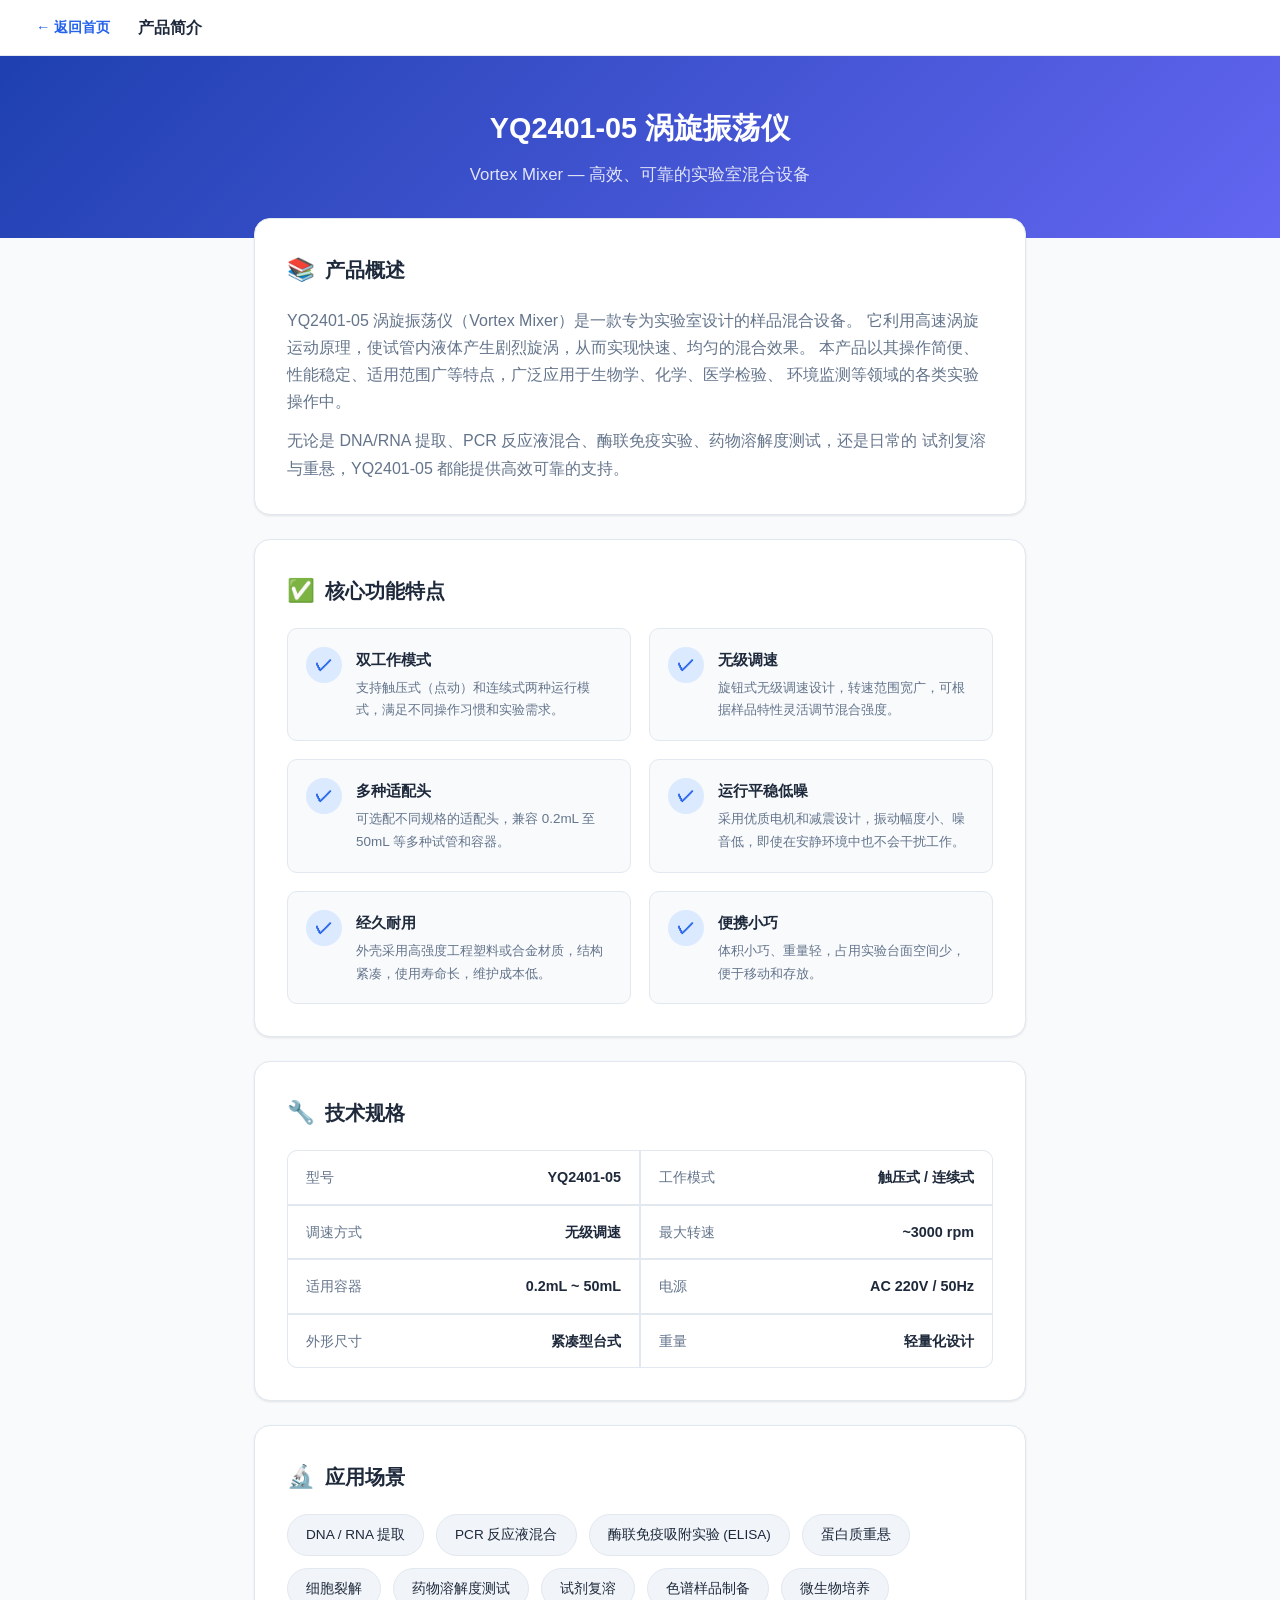
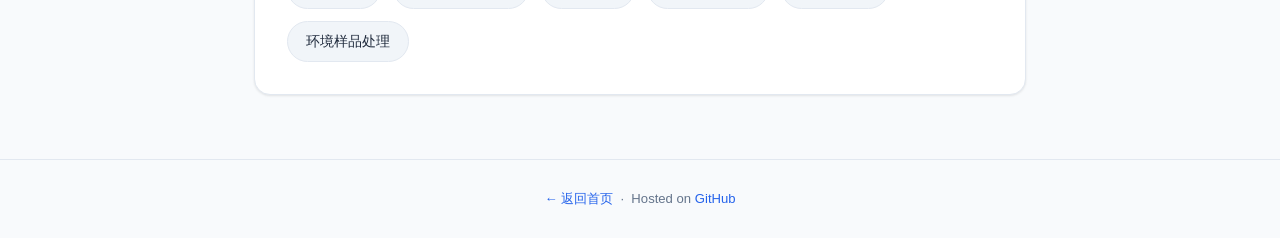
==== intro.html @ 2e41e659 "Add 3-page website: homepage, manuals viewer, product intro" ====
<!DOCTYPE html>
<html lang="zh-CN">
<head>
<meta charset="UTF-8">
<meta name="viewport" content="width=device-width, initial-scale=1.0">
<title>产品简介 | YQ2401-05 涡旋振荡仪</title>
<style>
  :root {
    --primary: #2563eb;
    --primary-dark: #1d4ed8;
    --accent: #7c3aed;
    --bg: #f8fafc;
    --card: #ffffff;
    --text: #1e293b;
    --text-light: #64748b;
    --border: #e2e8f0;
    --shadow: 0 1px 3px rgba(0,0,0,0.06), 0 1px 2px rgba(0,0,0,0.04);
    --radius: 16px;
    --radius-sm: 10px;
  }

  * { margin: 0; padding: 0; box-sizing: border-box; }

  body {
    font-family: -apple-system, BlinkMacSystemFont, 'Segoe UI', 'PingFang SC', 'Microsoft YaHei', sans-serif;
    background: var(--bg);
    color: var(--text);
    line-height: 1.7;
    min-height: 100vh;
    display: flex;
    flex-direction: column;
  }

  .topbar {
    background: white;
    padding: 0 24px;
    height: 56px;
    display: flex;
    align-items: center;
    border-bottom: 1px solid var(--border);
    position: sticky;
    top: 0;
    z-index: 10;
    gap: 16px;
  }
  .back-link {
    display: inline-flex;
    align-items: center;
    gap: 6px;
    color: var(--primary);
    text-decoration: none;
    font-size: 0.9rem;
    font-weight: 600;
    padding: 6px 12px;
    border-radius: 8px;
    transition: background 0.2s;
  }
  .back-link:hover { background: #eff6ff; }
  .topbar .title {
    font-weight: 700;
    font-size: 1rem;
    color: var(--text);
  }

  .hero-sm {
    background: linear-gradient(135deg, #1e40af 0%, #6366f1 100%);
    color: white;
    padding: 48px 24px;
    text-align: center;
  }
  .hero-sm h1 { font-size: 1.8rem; font-weight: 800; margin-bottom: 8px; }
  .hero-sm p { opacity: 0.85; font-size: 1.05rem; }

  .container {
    max-width: 820px;
    margin: -20px auto 0;
    padding: 0 24px 40px;
    position: relative;
    z-index: 2;
    flex: 1;
  }

  .section {
    background: var(--card);
    border-radius: var(--radius);
    padding: 32px;
    margin-bottom: 24px;
    box-shadow: var(--shadow);
    border: 1px solid var(--border);
  }
  .section h2 {
    font-size: 1.25rem;
    font-weight: 700;
    margin-bottom: 18px;
    display: flex;
    align-items: center;
    gap: 10px;
  }
  .section h2 .ico { font-size: 1.4rem; }

  .features {
    display: grid;
    grid-template-columns: 1fr 1fr;
    gap: 18px;
  }
  @media (max-width: 600px) { .features { grid-template-columns: 1fr; } }

  .feature {
    display: flex;
    align-items: flex-start;
    gap: 14px;
    padding: 18px;
    background: #f8fafc;
    border-radius: var(--radius-sm);
    border: 1px solid var(--border);
    transition: background 0.2s;
  }
  .feature:hover { background: #f1f5f9; }
  .feature-check {
    flex-shrink: 0;
    width: 36px;
    height: 36px;
    border-radius: 50%;
    background: #dbeafe;
    color: var(--primary);
    display: flex;
    align-items: center;
    justify-content: center;
    font-size: 1.1rem;
    font-weight: 700;
  }
  .feature-text h4 { font-size: 0.95rem; font-weight: 600; margin-bottom: 4px; }
  .feature-text p { font-size: 0.84rem; color: var(--text-light); }

  .specs {
    display: grid;
    grid-template-columns: 1fr 1fr;
    gap: 2px;
    background: var(--border);
    border-radius: var(--radius-sm);
    overflow: hidden;
    border: 1px solid var(--border);
  }
  @media (max-width: 500px) { .specs { grid-template-columns: 1fr; } }
  .spec-item {
    background: white;
    padding: 14px 18px;
    display: flex;
    justify-content: space-between;
    align-items: center;
    gap: 12px;
  }
  .spec-item .label { font-size: 0.85rem; color: var(--text-light); white-space: nowrap; }
  .spec-item .value { font-size: 0.9rem; font-weight: 600; text-align: right; }

  .scenarios {
    display: flex;
    flex-wrap: wrap;
    gap: 12px;
  }
  .tag {
    display: inline-block;
    padding: 8px 18px;
    border-radius: 50px;
    font-size: 0.85rem;
    font-weight: 500;
    background: #f1f5f9;
    color: var(--text);
    border: 1px solid var(--border);
    transition: all 0.2s;
  }
  .tag:hover {
    background: #e0e7ff;
    border-color: #a5b4fc;
    color: #4338ca;
  }

  footer {
    text-align: center;
    padding: 28px 24px;
    color: var(--text-light);
    font-size: 0.82rem;
    border-top: 1px solid var(--border);
  }
  footer a { color: var(--primary); text-decoration: none; font-weight: 500; }
</style>
</head>
<body>

<div class="topbar">
  <a class="back-link" href="./index.html">&#8592; 返回首页</a>
  <span class="title">产品简介</span>
</div>

<div class="hero-sm">
  <h1>YQ2401-05 涡旋振荡仪</h1>
  <p>Vortex Mixer &mdash; 高效、可靠的实验室混合设备</p>
</div>

<div class="container">

  <div class="section">
    <h2><span class="ico">&#128218;</span> 产品概述</h2>
    <p style="color:var(--text-light);">
      YQ2401-05 涡旋振荡仪（Vortex Mixer）是一款专为实验室设计的样品混合设备。
      它利用高速涡旋运动原理，使试管内液体产生剧烈旋涡，从而实现快速、均匀的混合效果。
      本产品以其操作简便、性能稳定、适用范围广等特点，广泛应用于生物学、化学、医学检验、
      环境监测等领域的各类实验操作中。
    </p>
    <p style="color:var(--text-light);margin-top:12px;">
      无论是 DNA/RNA 提取、PCR 反应液混合、酶联免疫实验、药物溶解度测试，还是日常的
      试剂复溶与重悬，YQ2401-05 都能提供高效可靠的支持。
    </p>
  </div>

  <div class="section">
    <h2><span class="ico">&#9989;</span> 核心功能特点</h2>
    <div class="features">
      <div class="feature">
        <div class="feature-check">&#10003;</div>
        <div class="feature-text">
          <h4>双工作模式</h4>
          <p>支持触压式（点动）和连续式两种运行模式，满足不同操作习惯和实验需求。</p>
        </div>
      </div>
      <div class="feature">
        <div class="feature-check">&#10003;</div>
        <div class="feature-text">
          <h4>无级调速</h4>
          <p>旋钮式无级调速设计，转速范围宽广，可根据样品特性灵活调节混合强度。</p>
        </div>
      </div>
      <div class="feature">
        <div class="feature-check">&#10003;</div>
        <div class="feature-text">
          <h4>多种适配头</h4>
          <p>可选配不同规格的适配头，兼容 0.2mL 至 50mL 等多种试管和容器。</p>
        </div>
      </div>
      <div class="feature">
        <div class="feature-check">&#10003;</div>
        <div class="feature-text">
          <h4>运行平稳低噪</h4>
          <p>采用优质电机和减震设计，振动幅度小、噪音低，即使在安静环境中也不会干扰工作。</p>
        </div>
      </div>
      <div class="feature">
        <div class="feature-check">&#10003;</div>
        <div class="feature-text">
          <h4>经久耐用</h4>
          <p>外壳采用高强度工程塑料或合金材质，结构紧凑，使用寿命长，维护成本低。</p>
        </div>
      </div>
      <div class="feature">
        <div class="feature-check">&#10003;</div>
        <div class="feature-text">
          <h4>便携小巧</h4>
          <p>体积小巧、重量轻，占用实验台面空间少，便于移动和存放。</p>
        </div>
      </div>
    </div>
  </div>

  <div class="section">
    <h2><span class="ico">&#128295;</span> 技术规格</h2>
    <div class="specs">
      <div class="spec-item"><span class="label">型号</span><span class="value">YQ2401-05</span></div>
      <div class="spec-item"><span class="label">工作模式</span><span class="value">触压式 / 连续式</span></div>
      <div class="spec-item"><span class="label">调速方式</span><span class="value">无级调速</span></div>
      <div class="spec-item"><span class="label">最大转速</span><span class="value">~3000 rpm</span></div>
      <div class="spec-item"><span class="label">适用容器</span><span class="value">0.2mL ~ 50mL</span></div>
      <div class="spec-item"><span class="label">电源</span><span class="value">AC 220V / 50Hz</span></div>
      <div class="spec-item"><span class="label">外形尺寸</span><span class="value">紧凑型台式</span></div>
      <div class="spec-item"><span class="label">重量</span><span class="value">轻量化设计</span></div>
    </div>
  </div>

  <div class="section">
    <h2><span class="ico">&#128300;</span> 应用场景</h2>
    <div class="scenarios">
      <span class="tag">DNA / RNA 提取</span>
      <span class="tag">PCR 反应液混合</span>
      <span class="tag">酶联免疫吸附实验 (ELISA)</span>
      <span class="tag">蛋白质重悬</span>
      <span class="tag">细胞裂解</span>
      <span class="tag">药物溶解度测试</span>
      <span class="tag">试剂复溶</span>
      <span class="tag">色谱样品制备</span>
      <span class="tag">微生物培养</span>
      <span class="tag">环境样品处理</span>
    </div>
  </div>

</div>

<footer>
  <a href="./index.html">&#8592; 返回首页</a> &nbsp;&middot;&nbsp;
  Hosted on <a href="https://github.com/jingjingblackpink/Vortex_Mixer_Manual">GitHub</a>
</footer>

</body>
</html>
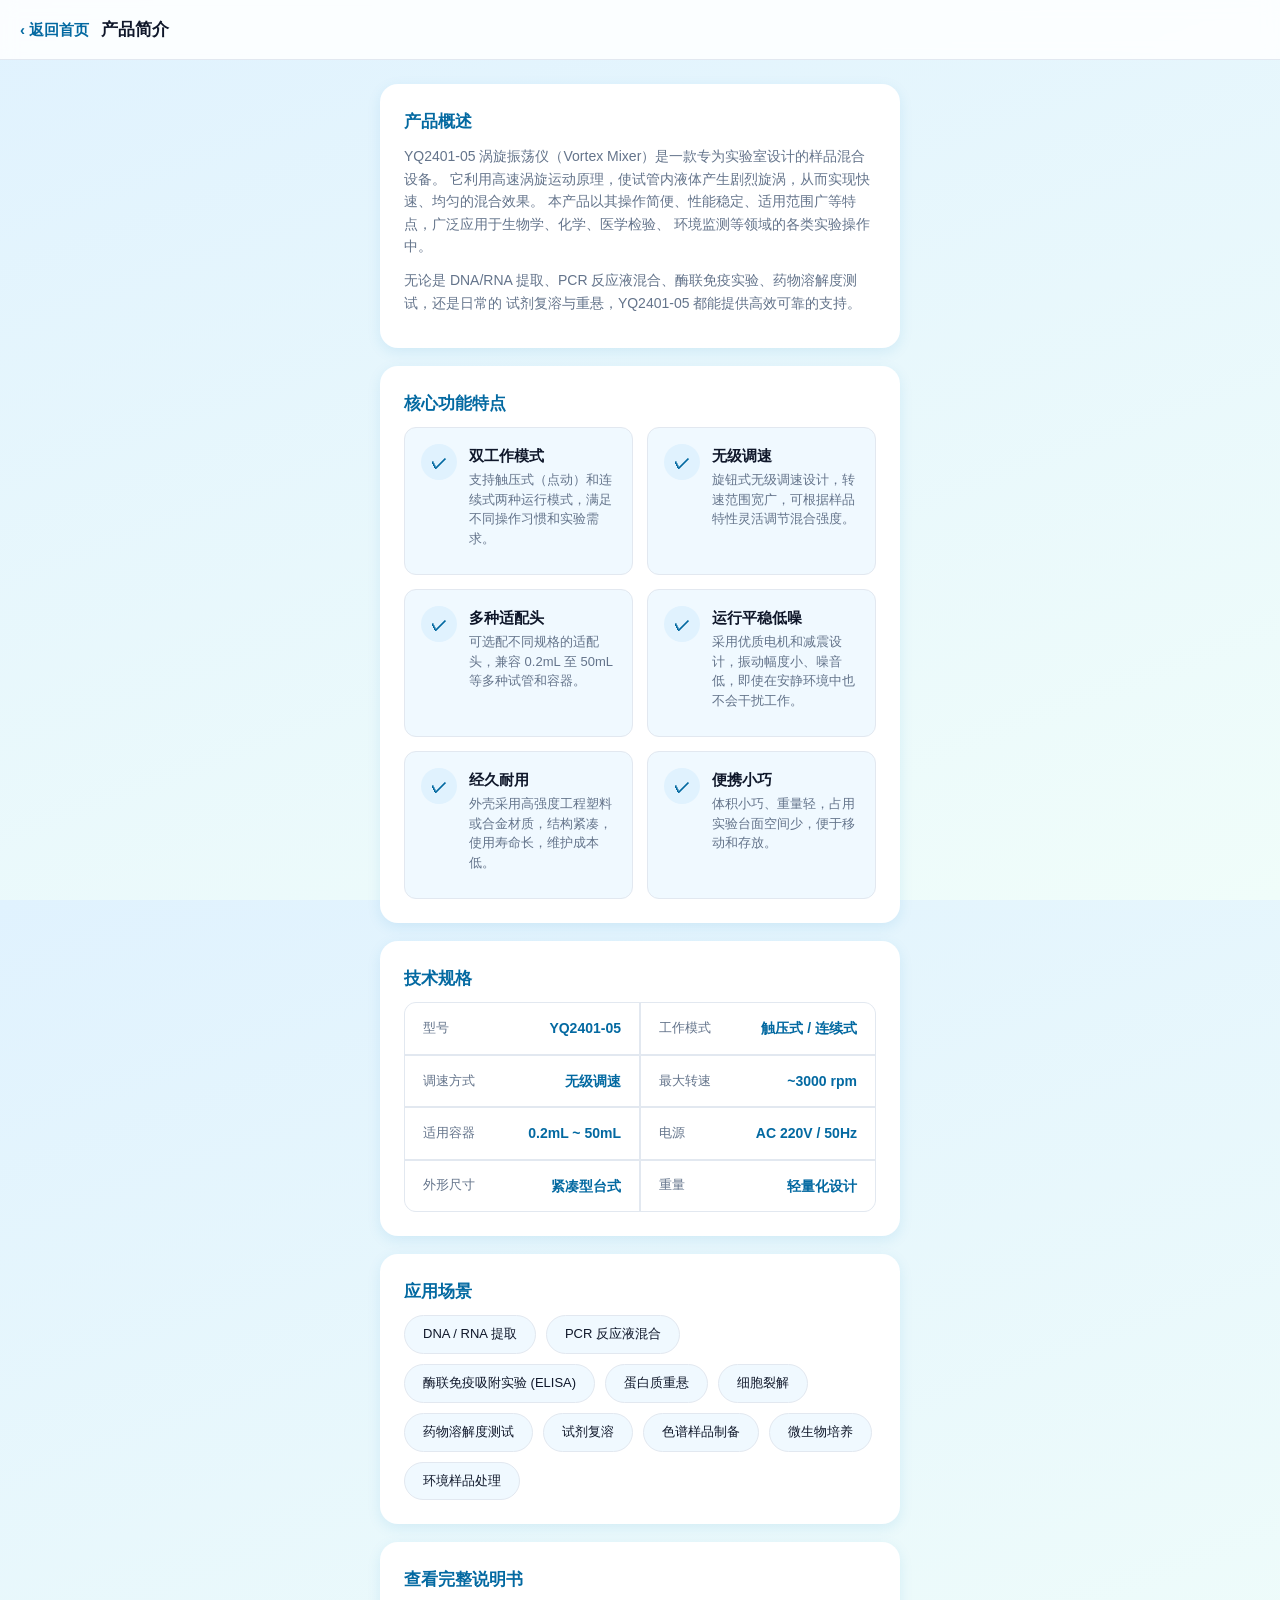
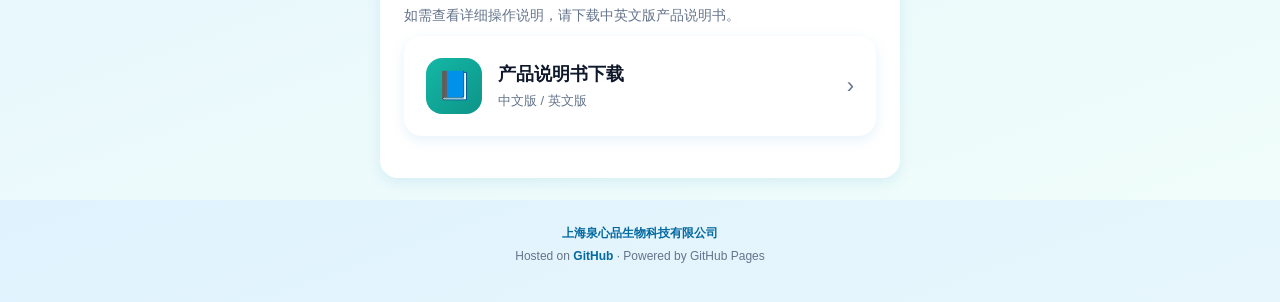
==== commit ef52020c: "Redesign site with card-style UI (sky-blue/teal theme, shared style.css); QR code unchanged" ====
--- a/intro.html
+++ b/intro.html
@@ -2,301 +2,119 @@
 <html lang="zh-CN">
 <head>
 <meta charset="UTF-8">
-<meta name="viewport" content="width=device-width, initial-scale=1.0">
+<meta name="viewport" content="width=device-width,initial-scale=1,maximum-scale=1,user-scalable=no">
 <title>产品简介 | YQ2401-05 涡旋振荡仪</title>
-<style>
-  :root {
-    --primary: #2563eb;
-    --primary-dark: #1d4ed8;
-    --accent: #7c3aed;
-    --bg: #f8fafc;
-    --card: #ffffff;
-    --text: #1e293b;
-    --text-light: #64748b;
-    --border: #e2e8f0;
-    --shadow: 0 1px 3px rgba(0,0,0,0.06), 0 1px 2px rgba(0,0,0,0.04);
-    --radius: 16px;
-    --radius-sm: 10px;
-  }
-
-  * { margin: 0; padding: 0; box-sizing: border-box; }
-
-  body {
-    font-family: -apple-system, BlinkMacSystemFont, 'Segoe UI', 'PingFang SC', 'Microsoft YaHei', sans-serif;
-    background: var(--bg);
-    color: var(--text);
-    line-height: 1.7;
-    min-height: 100vh;
-    display: flex;
-    flex-direction: column;
-  }
-
-  .topbar {
-    background: white;
-    padding: 0 24px;
-    height: 56px;
-    display: flex;
-    align-items: center;
-    border-bottom: 1px solid var(--border);
-    position: sticky;
-    top: 0;
-    z-index: 10;
-    gap: 16px;
-  }
-  .back-link {
-    display: inline-flex;
-    align-items: center;
-    gap: 6px;
-    color: var(--primary);
-    text-decoration: none;
-    font-size: 0.9rem;
-    font-weight: 600;
-    padding: 6px 12px;
-    border-radius: 8px;
-    transition: background 0.2s;
-  }
-  .back-link:hover { background: #eff6ff; }
-  .topbar .title {
-    font-weight: 700;
-    font-size: 1rem;
-    color: var(--text);
-  }
-
-  .hero-sm {
-    background: linear-gradient(135deg, #1e40af 0%, #6366f1 100%);
-    color: white;
-    padding: 48px 24px;
-    text-align: center;
-  }
-  .hero-sm h1 { font-size: 1.8rem; font-weight: 800; margin-bottom: 8px; }
-  .hero-sm p { opacity: 0.85; font-size: 1.05rem; }
-
-  .container {
-    max-width: 820px;
-    margin: -20px auto 0;
-    padding: 0 24px 40px;
-    position: relative;
-    z-index: 2;
-    flex: 1;
-  }
-
-  .section {
-    background: var(--card);
-    border-radius: var(--radius);
-    padding: 32px;
-    margin-bottom: 24px;
-    box-shadow: var(--shadow);
-    border: 1px solid var(--border);
-  }
-  .section h2 {
-    font-size: 1.25rem;
-    font-weight: 700;
-    margin-bottom: 18px;
-    display: flex;
-    align-items: center;
-    gap: 10px;
-  }
-  .section h2 .ico { font-size: 1.4rem; }
-
-  .features {
-    display: grid;
-    grid-template-columns: 1fr 1fr;
-    gap: 18px;
-  }
-  @media (max-width: 600px) { .features { grid-template-columns: 1fr; } }
-
-  .feature {
-    display: flex;
-    align-items: flex-start;
-    gap: 14px;
-    padding: 18px;
-    background: #f8fafc;
-    border-radius: var(--radius-sm);
-    border: 1px solid var(--border);
-    transition: background 0.2s;
-  }
-  .feature:hover { background: #f1f5f9; }
-  .feature-check {
-    flex-shrink: 0;
-    width: 36px;
-    height: 36px;
-    border-radius: 50%;
-    background: #dbeafe;
-    color: var(--primary);
-    display: flex;
-    align-items: center;
-    justify-content: center;
-    font-size: 1.1rem;
-    font-weight: 700;
-  }
-  .feature-text h4 { font-size: 0.95rem; font-weight: 600; margin-bottom: 4px; }
-  .feature-text p { font-size: 0.84rem; color: var(--text-light); }
-
-  .specs {
-    display: grid;
-    grid-template-columns: 1fr 1fr;
-    gap: 2px;
-    background: var(--border);
-    border-radius: var(--radius-sm);
-    overflow: hidden;
-    border: 1px solid var(--border);
-  }
-  @media (max-width: 500px) { .specs { grid-template-columns: 1fr; } }
-  .spec-item {
-    background: white;
-    padding: 14px 18px;
-    display: flex;
-    justify-content: space-between;
-    align-items: center;
-    gap: 12px;
-  }
-  .spec-item .label { font-size: 0.85rem; color: var(--text-light); white-space: nowrap; }
-  .spec-item .value { font-size: 0.9rem; font-weight: 600; text-align: right; }
-
-  .scenarios {
-    display: flex;
-    flex-wrap: wrap;
-    gap: 12px;
-  }
-  .tag {
-    display: inline-block;
-    padding: 8px 18px;
-    border-radius: 50px;
-    font-size: 0.85rem;
-    font-weight: 500;
-    background: #f1f5f9;
-    color: var(--text);
-    border: 1px solid var(--border);
-    transition: all 0.2s;
-  }
-  .tag:hover {
-    background: #e0e7ff;
-    border-color: #a5b4fc;
-    color: #4338ca;
-  }
-
-  footer {
-    text-align: center;
-    padding: 28px 24px;
-    color: var(--text-light);
-    font-size: 0.82rem;
-    border-top: 1px solid var(--border);
-  }
-  footer a { color: var(--primary); text-decoration: none; font-weight: 500; }
-</style>
+<link rel="stylesheet" href="style.css">
 </head>
 <body>
+  <div class="topbar">
+    <a class="back" href="index.html">‹ 返回首页</a>
+    <span class="title">产品简介</span>
+  </div>
 
-<div class="topbar">
-  <a class="back-link" href="./index.html">&#8592; 返回首页</a>
-  <span class="title">产品简介</span>
-</div>
-
-<div class="hero-sm">
-  <h1>YQ2401-05 涡旋振荡仪</h1>
-  <p>Vortex Mixer &mdash; 高效、可靠的实验室混合设备</p>
-</div>
-
-<div class="container">
-
-  <div class="section">
-    <h2><span class="ico">&#128218;</span> 产品概述</h2>
-    <p style="color:var(--text-light);">
-      YQ2401-05 涡旋振荡仪（Vortex Mixer）是一款专为实验室设计的样品混合设备。
+  <main class="wrap" style="padding-top:24px">
+    <div class="card">
+      <h3>产品概述</h3>
+      <p>YQ2401-05 涡旋振荡仪（Vortex Mixer）是一款专为实验室设计的样品混合设备。
       它利用高速涡旋运动原理，使试管内液体产生剧烈旋涡，从而实现快速、均匀的混合效果。
       本产品以其操作简便、性能稳定、适用范围广等特点，广泛应用于生物学、化学、医学检验、
-      环境监测等领域的各类实验操作中。
-    </p>
-    <p style="color:var(--text-light);margin-top:12px;">
-      无论是 DNA/RNA 提取、PCR 反应液混合、酶联免疫实验、药物溶解度测试，还是日常的
-      试剂复溶与重悬，YQ2401-05 都能提供高效可靠的支持。
-    </p>
-  </div>
+      环境监测等领域的各类实验操作中。</p>
+      <p style="margin-top:12px">无论是 DNA/RNA 提取、PCR 反应液混合、酶联免疫实验、药物溶解度测试，还是日常的
+      试剂复溶与重悬，YQ2401-05 都能提供高效可靠的支持。</p>
+    </div>
 
-  <div class="section">
-    <h2><span class="ico">&#9989;</span> 核心功能特点</h2>
-    <div class="features">
-      <div class="feature">
-        <div class="feature-check">&#10003;</div>
-        <div class="feature-text">
-          <h4>双工作模式</h4>
-          <p>支持触压式（点动）和连续式两种运行模式，满足不同操作习惯和实验需求。</p>
+    <div class="card">
+      <h3>核心功能特点</h3>
+      <div class="feature-grid">
+        <div class="feature">
+          <div class="feature-check">✓</div>
+          <div class="feature-text">
+            <h4>双工作模式</h4>
+            <p>支持触压式（点动）和连续式两种运行模式，满足不同操作习惯和实验需求。</p>
+          </div>
         </div>
-      </div>
-      <div class="feature">
-        <div class="feature-check">&#10003;</div>
-        <div class="feature-text">
-          <h4>无级调速</h4>
-          <p>旋钮式无级调速设计，转速范围宽广，可根据样品特性灵活调节混合强度。</p>
+        <div class="feature">
+          <div class="feature-check">✓</div>
+          <div class="feature-text">
+            <h4>无级调速</h4>
+            <p>旋钮式无级调速设计，转速范围宽广，可根据样品特性灵活调节混合强度。</p>
+          </div>
         </div>
-      </div>
-      <div class="feature">
-        <div class="feature-check">&#10003;</div>
-        <div class="feature-text">
-          <h4>多种适配头</h4>
-          <p>可选配不同规格的适配头，兼容 0.2mL 至 50mL 等多种试管和容器。</p>
+        <div class="feature">
+          <div class="feature-check">✓</div>
+          <div class="feature-text">
+            <h4>多种适配头</h4>
+            <p>可选配不同规格的适配头，兼容 0.2mL 至 50mL 等多种试管和容器。</p>
+          </div>
         </div>
-      </div>
-      <div class="feature">
-        <div class="feature-check">&#10003;</div>
-        <div class="feature-text">
-          <h4>运行平稳低噪</h4>
-          <p>采用优质电机和减震设计，振动幅度小、噪音低，即使在安静环境中也不会干扰工作。</p>
+        <div class="feature">
+          <div class="feature-check">✓</div>
+          <div class="feature-text">
+            <h4>运行平稳低噪</h4>
+            <p>采用优质电机和减震设计，振动幅度小、噪音低，即使在安静环境中也不会干扰工作。</p>
+          </div>
         </div>
-      </div>
-      <div class="feature">
-        <div class="feature-check">&#10003;</div>
-        <div class="feature-text">
-          <h4>经久耐用</h4>
-          <p>外壳采用高强度工程塑料或合金材质，结构紧凑，使用寿命长，维护成本低。</p>
+        <div class="feature">
+          <div class="feature-check">✓</div>
+          <div class="feature-text">
+            <h4>经久耐用</h4>
+            <p>外壳采用高强度工程塑料或合金材质，结构紧凑，使用寿命长，维护成本低。</p>
+          </div>
         </div>
-      </div>
-      <div class="feature">
-        <div class="feature-check">&#10003;</div>
-        <div class="feature-text">
-          <h4>便携小巧</h4>
-          <p>体积小巧、重量轻，占用实验台面空间少，便于移动和存放。</p>
+        <div class="feature">
+          <div class="feature-check">✓</div>
+          <div class="feature-text">
+            <h4>便携小巧</h4>
+            <p>体积小巧、重量轻，占用实验台面空间少，便于移动和存放。</p>
+          </div>
         </div>
       </div>
     </div>
-  </div>
 
-  <div class="section">
-    <h2><span class="ico">&#128295;</span> 技术规格</h2>
-    <div class="specs">
-      <div class="spec-item"><span class="label">型号</span><span class="value">YQ2401-05</span></div>
-      <div class="spec-item"><span class="label">工作模式</span><span class="value">触压式 / 连续式</span></div>
-      <div class="spec-item"><span class="label">调速方式</span><span class="value">无级调速</span></div>
-      <div class="spec-item"><span class="label">最大转速</span><span class="value">~3000 rpm</span></div>
-      <div class="spec-item"><span class="label">适用容器</span><span class="value">0.2mL ~ 50mL</span></div>
-      <div class="spec-item"><span class="label">电源</span><span class="value">AC 220V / 50Hz</span></div>
-      <div class="spec-item"><span class="label">外形尺寸</span><span class="value">紧凑型台式</span></div>
-      <div class="spec-item"><span class="label">重量</span><span class="value">轻量化设计</span></div>
+    <div class="card">
+      <h3>技术规格</h3>
+      <div class="specs">
+        <div class="spec-item"><span class="label">型号</span><span class="value">YQ2401-05</span></div>
+        <div class="spec-item"><span class="label">工作模式</span><span class="value">触压式 / 连续式</span></div>
+        <div class="spec-item"><span class="label">调速方式</span><span class="value">无级调速</span></div>
+        <div class="spec-item"><span class="label">最大转速</span><span class="value">~3000 rpm</span></div>
+        <div class="spec-item"><span class="label">适用容器</span><span class="value">0.2mL ~ 50mL</span></div>
+        <div class="spec-item"><span class="label">电源</span><span class="value">AC 220V / 50Hz</span></div>
+        <div class="spec-item"><span class="label">外形尺寸</span><span class="value">紧凑型台式</span></div>
+        <div class="spec-item"><span class="label">重量</span><span class="value">轻量化设计</span></div>
+      </div>
     </div>
-  </div>
 
-  <div class="section">
-    <h2><span class="ico">&#128300;</span> 应用场景</h2>
-    <div class="scenarios">
-      <span class="tag">DNA / RNA 提取</span>
-      <span class="tag">PCR 反应液混合</span>
-      <span class="tag">酶联免疫吸附实验 (ELISA)</span>
-      <span class="tag">蛋白质重悬</span>
-      <span class="tag">细胞裂解</span>
-      <span class="tag">药物溶解度测试</span>
-      <span class="tag">试剂复溶</span>
-      <span class="tag">色谱样品制备</span>
-      <span class="tag">微生物培养</span>
-      <span class="tag">环境样品处理</span>
+    <div class="card">
+      <h3>应用场景</h3>
+      <div class="tags">
+        <span class="tag">DNA / RNA 提取</span>
+        <span class="tag">PCR 反应液混合</span>
+        <span class="tag">酶联免疫吸附实验 (ELISA)</span>
+        <span class="tag">蛋白质重悬</span>
+        <span class="tag">细胞裂解</span>
+        <span class="tag">药物溶解度测试</span>
+        <span class="tag">试剂复溶</span>
+        <span class="tag">色谱样品制备</span>
+        <span class="tag">微生物培养</span>
+        <span class="tag">环境样品处理</span>
+      </div>
     </div>
-  </div>
 
-</div>
+    <div class="card">
+      <h3>查看完整说明书</h3>
+      <p>如需查看详细操作说明，请下载中英文版产品说明书。</p>
+      <a class="btn" href="manuals.html" style="margin-top:10px">
+        <span class="ico manual">📘</span>
+        <span class="txt"><strong>产品说明书下载</strong><span>中文版 / 英文版</span></span>
+        <span class="arrow">›</span>
+      </a>
+    </div>
+  </main>
 
-<footer>
-  <a href="./index.html">&#8592; 返回首页</a> &nbsp;&middot;&nbsp;
-  Hosted on <a href="https://github.com/jingjingblackpink/Vortex_Mixer_Manual">GitHub</a>
-</footer>
-
+  <footer class="footer">
+    <div class="brand">上海泉心品生物科技有限公司</div>
+    <div>Hosted on <a href="https://github.com/jingjingblackpink/Vortex_Mixer_Manual">GitHub</a> &middot; Powered by GitHub Pages</div>
+  </footer>
 </body>
 </html>
--- a/style.css
+++ b/style.css
@@ -0,0 +1,228 @@
+/* YQ2401-05 涡旋振荡仪 产品手册站点样式 */
+:root{
+  --primary:#0ea5e9;
+  --primary-dark:#0369a1;
+  --accent:#14b8a6;
+  --accent-dark:#0d9488;
+  --warn:#f59e0b;
+  --warn-dark:#d97706;
+  --bg:#f0f9ff;
+  --card:#ffffff;
+  --text:#0f172a;
+  --muted:#64748b;
+  --border:#e2e8f0;
+  --radius:18px;
+  --radius-sm:12px;
+  --shadow:0 10px 30px rgba(2,132,199,.12);
+  --shadow-sm:0 4px 14px rgba(2,132,199,.10);
+}
+*{box-sizing:border-box;margin:0;padding:0}
+html,body{height:100%}
+body{
+  font-family:"PingFang SC","Microsoft YaHei","Helvetica Neue",sans-serif;
+  color:var(--text);
+  background:linear-gradient(160deg,#e0f2fe 0%,#f0fdfa 100%);
+  min-height:100%;
+  display:flex;flex-direction:column;
+  line-height:1.6;
+}
+.wrap{max-width:560px;margin:0 auto;width:100%;padding:0 20px;flex:1}
+.wrap.wide{max-width:960px}
+
+/* 顶部 */
+.hero{
+  background:linear-gradient(135deg,var(--primary) 0%,var(--accent) 100%);
+  color:#fff;padding:54px 24px 40px;text-align:center;
+  border-bottom-left-radius:34px;border-bottom-right-radius:34px;
+  box-shadow:var(--shadow);
+}
+.hero .logo{
+  width:78px;height:78px;margin:0 auto 16px;border-radius:20px;
+  background:rgba(255,255,255,.18);display:flex;align-items:center;justify-content:center;
+  font-size:40px;backdrop-filter:blur(4px);
+}
+.hero h1{font-size:26px;font-weight:700;letter-spacing:1px}
+.hero .model{
+  display:inline-block;background:rgba(255,255,255,.18);backdrop-filter:blur(6px);
+  border:1px solid rgba(255,255,255,.25);padding:4px 18px;border-radius:50px;
+  font-size:13px;font-weight:600;letter-spacing:.06em;margin-top:10px;
+}
+.hero p{margin-top:10px;font-size:14px;opacity:.92}
+.hero .company{margin-top:16px;font-size:13px;font-weight:600;opacity:.95}
+.hero .company .mcu{
+  display:inline-block;background:rgba(0,0,0,.18);padding:2px 12px;border-radius:50px;
+  font-size:11px;margin-left:10px;letter-spacing:.04em;
+}
+
+/* 主体 */
+.section{padding:34px 0 10px}
+.section h2{font-size:18px;margin-bottom:18px;color:var(--primary-dark)}
+
+/* 大按钮卡片 */
+.btn{
+  display:flex;align-items:center;gap:16px;
+  width:100%;padding:22px 22px;margin-bottom:18px;
+  background:var(--card);border:none;border-radius:var(--radius);
+  box-shadow:var(--shadow-sm);text-decoration:none;color:var(--text);
+  cursor:pointer;transition:transform .15s ease,box-shadow .15s ease;
+  text-align:left;
+}
+.btn:hover,.btn:active{transform:translateY(-3px);box-shadow:var(--shadow)}
+.btn .ico{
+  flex:0 0 56px;width:56px;height:56px;border-radius:16px;
+  display:flex;align-items:center;justify-content:center;font-size:28px;color:#fff;
+}
+.btn .ico.intro{background:linear-gradient(135deg,#0ea5e9,#0369a1)}
+.btn .ico.manual{background:linear-gradient(135deg,#14b8a6,#0d9488)}
+.btn .txt strong{display:block;font-size:18px;font-weight:600}
+.btn .txt span{display:block;font-size:13px;color:var(--muted);margin-top:2px}
+.btn .arrow{margin-left:auto;color:var(--muted);font-size:22px}
+
+/* 返回栏 */
+.topbar{
+  display:flex;align-items:center;gap:12px;
+  padding:16px 20px;position:sticky;top:0;background:rgba(255,255,255,.85);
+  backdrop-filter:blur(8px);border-bottom:1px solid #e2e8f0;z-index:10;
+}
+.topbar a.back{
+  color:var(--primary-dark);text-decoration:none;font-size:15px;font-weight:600;
+  display:flex;align-items:center;gap:4px;
+}
+.topbar .title{font-size:17px;font-weight:700}
+
+/* 卡片 */
+.card{
+  background:var(--card);border-radius:var(--radius);padding:24px;
+  box-shadow:var(--shadow-sm);margin-bottom:18px;
+}
+.card h3{font-size:17px;margin-bottom:10px;color:var(--primary-dark)}
+.card p{font-size:14px;color:var(--muted);margin-bottom:10px}
+
+/* 信息条 */
+.info-bar{
+  display:flex;align-items:center;justify-content:center;gap:24px;flex-wrap:wrap;
+  background:var(--card);border-radius:var(--radius);padding:18px 24px;
+  box-shadow:var(--shadow-sm);margin-bottom:28px;
+}
+.info-item{display:flex;align-items:center;gap:8px;font-size:13px;color:var(--muted)}
+.info-item .dot{width:6px;height:6px;border-radius:50%}
+.info-item .dot.en{background:var(--primary)}
+.info-item .dot.cn{background:var(--warn)}
+.info-item.hot{font-weight:600;color:var(--accent-dark)}
+
+/* 功能网格 */
+.feature-grid{display:grid;grid-template-columns:1fr 1fr;gap:14px;margin-top:8px}
+@media (max-width:600px){.feature-grid{grid-template-columns:1fr}}
+.feature{
+  display:flex;align-items:flex-start;gap:12px;padding:16px;
+  background:var(--bg);border:1px solid var(--border);border-radius:var(--radius-sm);
+  transition:background .2s;
+}
+.feature:hover{background:#e0f2fe}
+.feature-check{
+  flex:0 0 36px;width:36px;height:36px;border-radius:50%;
+  background:#e0f2fe;color:var(--primary-dark);
+  display:flex;align-items:center;justify-content:center;
+  font-size:16px;font-weight:700;
+}
+.feature-text h4{font-size:15px;font-weight:600;margin-bottom:2px}
+.feature-text p{font-size:13px;color:var(--muted);line-height:1.5}
+
+/* 规格表 */
+.specs{
+  display:grid;grid-template-columns:1fr 1fr;gap:2px;
+  background:var(--border);border:1px solid var(--border);
+  border-radius:var(--radius-sm);overflow:hidden;
+}
+@media (max-width:500px){.specs{grid-template-columns:1fr}}
+.spec-item{
+  background:var(--card);padding:14px 18px;
+  display:flex;justify-content:space-between;align-items:center;gap:12px;
+}
+.spec-item .label{font-size:13px;color:var(--muted);white-space:nowrap}
+.spec-item .value{font-size:14px;font-weight:600;text-align:right;color:var(--primary-dark)}
+
+/* 场景标签 */
+.tags{display:flex;flex-wrap:wrap;gap:10px}
+.tag{
+  display:inline-block;padding:8px 18px;border-radius:50px;
+  font-size:13px;font-weight:500;background:var(--bg);color:var(--text);
+  border:1px solid var(--border);transition:all .2s;
+}
+.tag:hover{background:#ccfbf1;border-color:#5eead4;color:var(--accent-dark)}
+
+/* 说明书页 tab */
+.tab-bar{
+  display:flex;gap:6px;background:var(--card);border-radius:var(--radius);
+  padding:6px;margin-bottom:18px;box-shadow:var(--shadow-sm);
+}
+.tab-btn{
+  flex:1;padding:12px 16px;border:none;background:transparent;cursor:pointer;
+  font-size:14px;font-weight:600;border-radius:12px;color:var(--muted);
+  transition:all .25s;font-family:inherit;
+  display:flex;align-items:center;justify-content:center;gap:8px;
+}
+.tab-btn.active{
+  background:linear-gradient(135deg,var(--primary),var(--primary-dark));
+  color:#fff;box-shadow:var(--shadow-sm);
+}
+.tab-btn:hover:not(.active){background:var(--bg);color:var(--text)}
+.tab-badge{font-size:11px;padding:2px 8px;border-radius:50px;font-weight:600}
+.tab-btn.active .tab-badge{background:rgba(255,255,255,.2)}
+.tab-btn:not(.active) .tab-badge.en{background:#e0f2fe;color:var(--primary-dark)}
+.tab-btn:not(.active) .tab-badge.cn{background:#fef3c7;color:var(--warn-dark)}
+
+.viewer-label{
+  font-size:15px;font-weight:700;color:var(--primary-dark);
+  margin-bottom:12px;display:flex;align-items:center;gap:8px;
+}
+.viewer-label.cn{color:var(--warn-dark)}
+.viewer{
+  background:var(--card);border-radius:var(--radius);box-shadow:var(--shadow-sm);
+  border:1px solid var(--border);overflow:hidden;margin-bottom:18px;
+  min-height:600px;display:flex;align-items:center;justify-content:center;position:relative;
+}
+.viewer iframe{width:100%;height:85vh;min-height:650px;border:none;display:none}
+.viewer iframe.active{display:block}
+.viewer-fallback{
+  display:none;flex-direction:column;align-items:center;gap:16px;
+  padding:60px 24px;text-align:center;width:100%;
+}
+.viewer-fallback.show{display:flex}
+.viewer-fallback .fallback-icon{font-size:44px;margin-bottom:8px}
+.viewer-fallback h3{font-size:17px;margin-bottom:4px}
+.viewer-fallback p{color:var(--muted);font-size:14px}
+
+/* 操作按钮 */
+.action{
+  display:inline-flex;align-items:center;gap:8px;padding:12px 26px;
+  border-radius:50px;font-size:14px;font-weight:600;text-decoration:none;
+  transition:all .25s;font-family:inherit;border:none;cursor:pointer;
+}
+.action.primary{background:linear-gradient(135deg,var(--primary),var(--primary-dark));color:#fff}
+.action.primary:hover{transform:translateY(-2px);box-shadow:var(--shadow)}
+.action.ghost{background:var(--card);color:var(--text);border:2px solid var(--border)}
+.action.ghost:hover{border-color:#94a3b8;background:var(--bg)}
+
+/* 下载区 */
+.download-section{text-align:center;padding:6px 0 28px}
+.download-section p{color:var(--muted);font-size:13px;margin-bottom:14px}
+.download-btns{display:flex;gap:12px;justify-content:center;flex-wrap:wrap}
+
+/* 页脚 */
+.footer{
+  text-align:center;padding:28px 20px 36px;color:var(--muted);font-size:12px;
+}
+.footer .brand{font-weight:600;color:var(--primary-dark);margin-bottom:4px}
+.footer a{color:var(--primary-dark);text-decoration:none;font-weight:600}
+
+/* 右上角版本标识 */
+.version-stamp{
+  position:fixed;right:12px;top:12px;z-index:20;
+  display:flex;flex-direction:column;align-items:flex-end;gap:2px;
+  padding:8px 12px;border-radius:12px;text-align:right;
+  background:rgba(255,255,255,.78);
+  -webkit-backdrop-filter:blur(6px);backdrop-filter:blur(6px);
+  box-shadow:var(--shadow-sm);
+  font-size:11px;color:var(--muted);line-height:1.4;
+}
